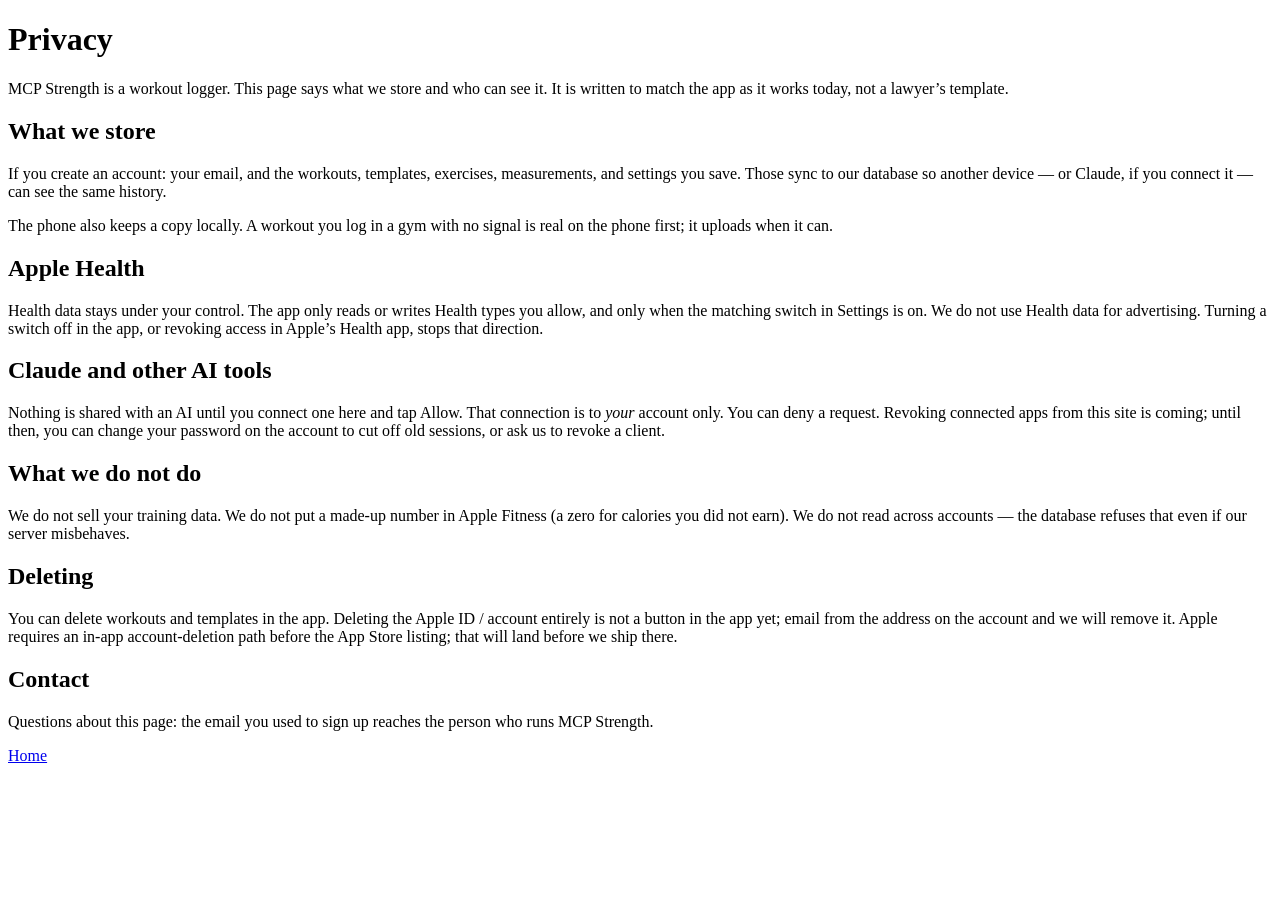
==== web/privacy/index.html @ 69ff4e04 "Stand up Phase 3 so Claude can write templates into the app. Consent cannot live on *.supabase.co (i" ====
<!DOCTYPE html>
<html lang="en">
<head>
  <meta charset="utf-8" />
  <meta name="viewport" content="width=device-width, initial-scale=1" />
  <title>Privacy — MCP Strength</title>
  <link rel="stylesheet" href="/styles.css" />
</head>
<body>
  <main class="wrap wide">
    <h1>Privacy</h1>
    <p>MCP Strength is a workout logger. This page says what we store and who can see it. It is written to match the app as it works today, not a lawyer’s template.</p>

    <h2>What we store</h2>
    <p>If you create an account: your email, and the workouts, templates, exercises, measurements, and settings you save. Those sync to our database so another device — or Claude, if you connect it — can see the same history.</p>
    <p>The phone also keeps a copy locally. A workout you log in a gym with no signal is real on the phone first; it uploads when it can.</p>

    <h2>Apple Health</h2>
    <p>Health data stays under your control. The app only reads or writes Health types you allow, and only when the matching switch in Settings is on. We do not use Health data for advertising. Turning a switch off in the app, or revoking access in Apple’s Health app, stops that direction.</p>

    <h2>Claude and other AI tools</h2>
    <p>Nothing is shared with an AI until you connect one here and tap Allow. That connection is to <em>your</em> account only. You can deny a request. Revoking connected apps from this site is coming; until then, you can change your password on the account to cut off old sessions, or ask us to revoke a client.</p>

    <h2>What we do not do</h2>
    <p>We do not sell your training data. We do not put a made-up number in Apple Fitness (a zero for calories you did not earn). We do not read across accounts — the database refuses that even if our server misbehaves.</p>

    <h2>Deleting</h2>
    <p>You can delete workouts and templates in the app. Deleting the Apple ID / account entirely is not a button in the app yet; email from the address on the account and we will remove it. Apple requires an in-app account-deletion path before the App Store listing; that will land before we ship there.</p>

    <h2>Contact</h2>
    <p>Questions about this page: the email you used to sign up reaches the person who runs MCP Strength.</p>
    <nav>
      <a href="/">Home</a>
    </nav>
  </main>
</body>
</html>
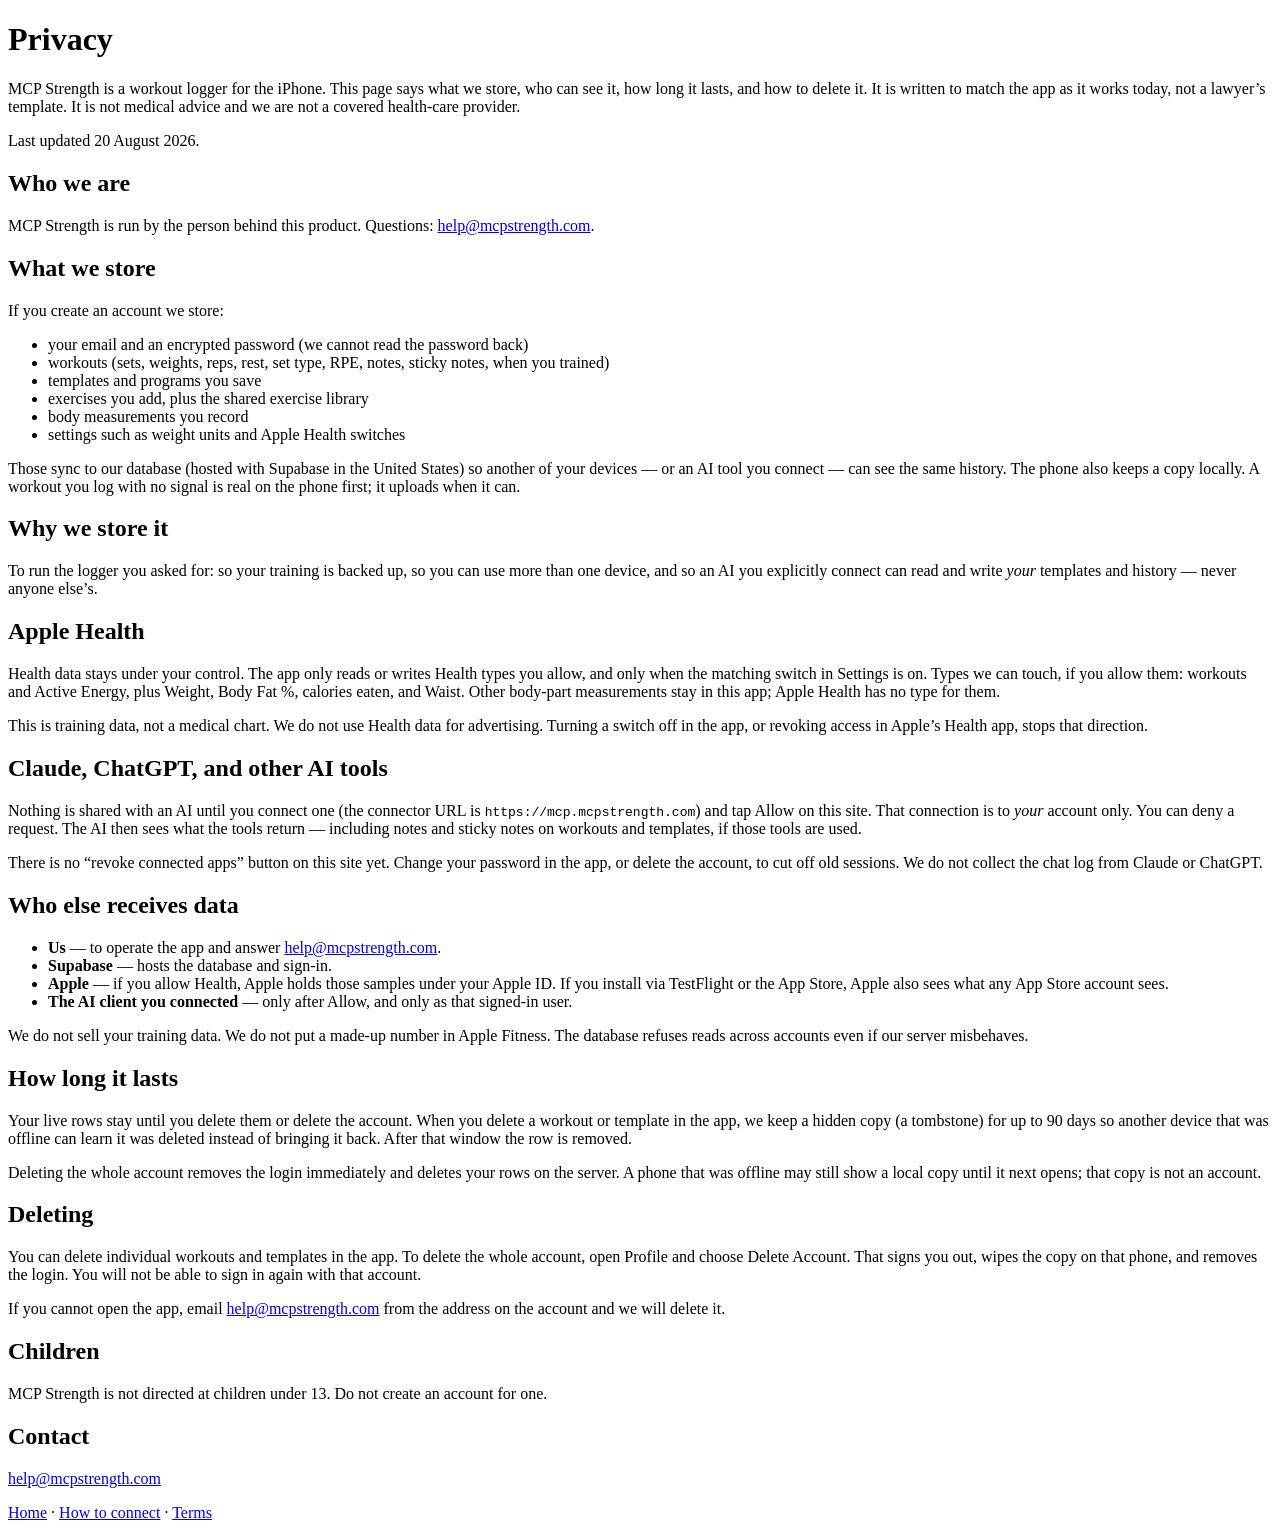
==== commit 8ca6d0ad: "Repaint Bunker in olive's own family, and let the rest countdown cross its own bar. Two things Drake" ====
--- a/web/privacy/index.html
+++ b/web/privacy/index.html
@@ -9,28 +9,63 @@
 <body>
   <main class="wrap wide">
     <h1>Privacy</h1>
-    <p>MCP Strength is a workout logger. This page says what we store and who can see it. It is written to match the app as it works today, not a lawyer’s template.</p>
+    <p>MCP Strength is a workout logger for the iPhone. This page says what we store, who can see it, how long it lasts, and how to delete it. It is written to match the app as it works today, not a lawyer’s template. It is not medical advice and we are not a covered health-care provider.</p>
+    <p>Last updated 20 August 2026.</p>
+
+    <h2>Who we are</h2>
+    <p>MCP Strength is run by the person behind this product. Questions: <a href="mailto:help@mcpstrength.com">help@mcpstrength.com</a>.</p>
 
     <h2>What we store</h2>
-    <p>If you create an account: your email, and the workouts, templates, exercises, measurements, and settings you save. Those sync to our database so another device — or Claude, if you connect it — can see the same history.</p>
-    <p>The phone also keeps a copy locally. A workout you log in a gym with no signal is real on the phone first; it uploads when it can.</p>
+    <p>If you create an account we store:</p>
+    <ul>
+      <li>your email and an encrypted password (we cannot read the password back)</li>
+      <li>workouts (sets, weights, reps, rest, set type, RPE, notes, sticky notes, when you trained)</li>
+      <li>templates and programs you save</li>
+      <li>exercises you add, plus the shared exercise library</li>
+      <li>body measurements you record</li>
+      <li>settings such as weight units and Apple Health switches</li>
+    </ul>
+    <p>Those sync to our database (hosted with Supabase in the United States) so another of your devices — or an AI tool you connect — can see the same history. The phone also keeps a copy locally. A workout you log with no signal is real on the phone first; it uploads when it can.</p>
+
+    <h2>Why we store it</h2>
+    <p>To run the logger you asked for: so your training is backed up, so you can use more than one device, and so an AI you explicitly connect can read and write <em>your</em> templates and history — never anyone else’s.</p>
 
     <h2>Apple Health</h2>
-    <p>Health data stays under your control. The app only reads or writes Health types you allow, and only when the matching switch in Settings is on. We do not use Health data for advertising. Turning a switch off in the app, or revoking access in Apple’s Health app, stops that direction.</p>
+    <p>Health data stays under your control. The app only reads or writes Health types you allow, and only when the matching switch in Settings is on. Types we can touch, if you allow them: workouts and Active Energy, plus Weight, Body Fat %, calories eaten, and Waist. Other body-part measurements stay in this app; Apple Health has no type for them.</p>
+    <p>This is training data, not a medical chart. We do not use Health data for advertising. Turning a switch off in the app, or revoking access in Apple’s Health app, stops that direction.</p>
 
-    <h2>Claude and other AI tools</h2>
-    <p>Nothing is shared with an AI until you connect one here and tap Allow. That connection is to <em>your</em> account only. You can deny a request. Revoking connected apps from this site is coming; until then, you can change your password on the account to cut off old sessions, or ask us to revoke a client.</p>
+    <h2>Claude, ChatGPT, and other AI tools</h2>
+    <p>Nothing is shared with an AI until you connect one (the connector URL is <code>https://mcp.mcpstrength.com</code>) and tap Allow on this site. That connection is to <em>your</em> account only. You can deny a request. The AI then sees what the tools return — including notes and sticky notes on workouts and templates, if those tools are used.</p>
+    <p>There is no “revoke connected apps” button on this site yet. Change your password in the app, or delete the account, to cut off old sessions. We do not collect the chat log from Claude or ChatGPT.</p>
 
-    <h2>What we do not do</h2>
-    <p>We do not sell your training data. We do not put a made-up number in Apple Fitness (a zero for calories you did not earn). We do not read across accounts — the database refuses that even if our server misbehaves.</p>
+    <h2>Who else receives data</h2>
+    <ul>
+      <li><strong>Us</strong> — to operate the app and answer <a href="mailto:help@mcpstrength.com">help@mcpstrength.com</a>.</li>
+      <li><strong>Supabase</strong> — hosts the database and sign-in.</li>
+      <li><strong>Apple</strong> — if you allow Health, Apple holds those samples under your Apple ID. If you install via TestFlight or the App Store, Apple also sees what any App Store account sees.</li>
+      <li><strong>The AI client you connected</strong> — only after Allow, and only as that signed-in user.</li>
+    </ul>
+    <p>We do not sell your training data. We do not put a made-up number in Apple Fitness. The database refuses reads across accounts even if our server misbehaves.</p>
+
+    <h2>How long it lasts</h2>
+    <p>Your live rows stay until you delete them or delete the account. When you delete a workout or template in the app, we keep a hidden copy (a tombstone) for up to 90 days so another device that was offline can learn it was deleted instead of bringing it back. After that window the row is removed.</p>
+    <p>Deleting the whole account removes the login immediately and deletes your rows on the server. A phone that was offline may still show a local copy until it next opens; that copy is not an account.</p>
 
     <h2>Deleting</h2>
-    <p>You can delete workouts and templates in the app. Deleting the Apple ID / account entirely is not a button in the app yet; email from the address on the account and we will remove it. Apple requires an in-app account-deletion path before the App Store listing; that will land before we ship there.</p>
+    <p>You can delete individual workouts and templates in the app. To delete the whole account, open Profile and choose Delete Account. That signs you out, wipes the copy on that phone, and removes the login. You will not be able to sign in again with that account.</p>
+    <p>If you cannot open the app, email <a href="mailto:help@mcpstrength.com">help@mcpstrength.com</a> from the address on the account and we will delete it.</p>
+
+    <h2>Children</h2>
+    <p>MCP Strength is not directed at children under 13. Do not create an account for one.</p>
 
     <h2>Contact</h2>
-    <p>Questions about this page: the email you used to sign up reaches the person who runs MCP Strength.</p>
+    <p><a href="mailto:help@mcpstrength.com">help@mcpstrength.com</a></p>
     <nav>
       <a href="/">Home</a>
+      ·
+      <a href="/connect">How to connect</a>
+      ·
+      <a href="/terms">Terms</a>
     </nav>
   </main>
 </body>
